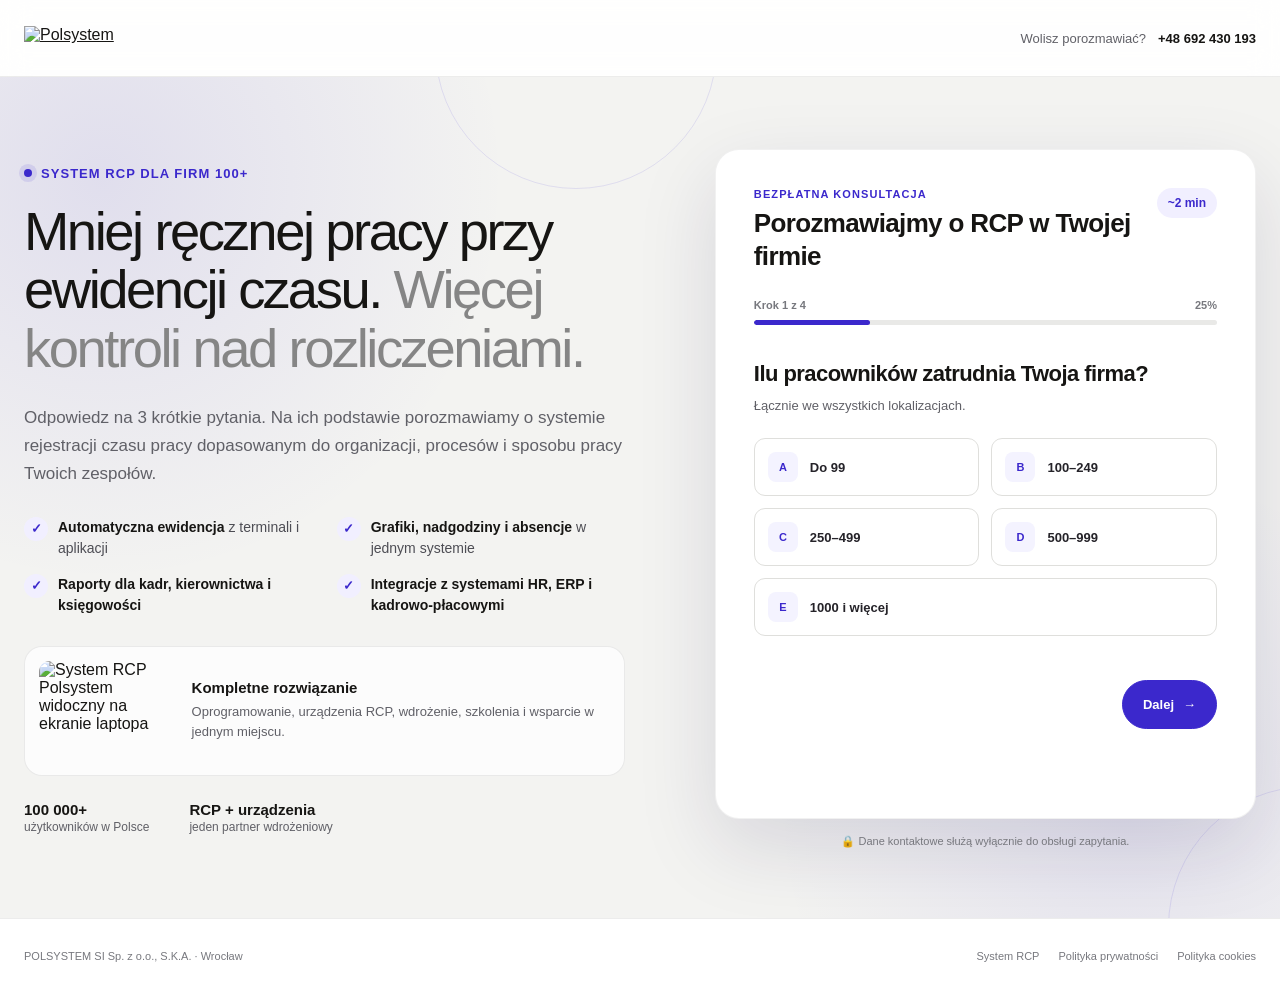
==== index.html @ 45b6c657 "Dodaj landing page RCP" ====
<!doctype html>
<html lang="pl">
<head>
  <meta charset="utf-8">
  <meta name="viewport" content="width=device-width, initial-scale=1">
  <title>System rejestracji czasu pracy dla firm | Polsystem</title>
  <meta name="description" content="Umów bezpłatną konsultację systemu RCP Polsystem dla firm zatrudniających ponad 100 pracowników. Automatyzuj ewidencję, raporty, grafiki i integracje.">
  <meta name="robots" content="noindex,nofollow">
  <meta name="theme-color" content="#3b28cc">
  <link rel="icon" href="assets/polsystem-logo.png">
  <link rel="preload" href="assets/plus-jakarta-sans-variable.ttf" as="font" type="font/ttf" crossorigin>
  <link rel="stylesheet" href="styles.css">
</head>
<body>
  <a class="skip-link" href="#formularz">Przejdź do formularza</a>

  <header class="site-header">
    <div class="shell header-inner">
      <a class="brand" href="https://polsystem.pl/" aria-label="Polsystem — strona główna">
        <img src="assets/polsystem-logo.png" width="1237" height="172" alt="Polsystem">
      </a>
      <div class="header-contact">
        <span>Wolisz porozmawiać?</span>
        <a href="tel:+48692430193">+48 692 430 193</a>
      </div>
    </div>
  </header>

  <main>
    <section class="hero" aria-labelledby="hero-title">
      <div class="shell hero-grid">
        <div class="hero-copy">
          <div class="eyebrow"><span></span> System RCP dla firm 100+</div>
          <h1 id="hero-title">Mniej ręcznej pracy przy ewidencji czasu. <span>Więcej kontroli nad rozliczeniami.</span></h1>
          <p class="hero-lead">Odpowiedz na 3 krótkie pytania. Na ich podstawie porozmawiamy o systemie rejestracji czasu pracy dopasowanym do organizacji, procesów i sposobu pracy Twoich zespołów.</p>

          <ul class="benefits" aria-label="Najważniejsze możliwości systemu RCP">
            <li>
              <span class="check" aria-hidden="true">✓</span>
              <span><strong>Automatyczna ewidencja</strong> z terminali i aplikacji</span>
            </li>
            <li>
              <span class="check" aria-hidden="true">✓</span>
              <span><strong>Grafiki, nadgodziny i absencje</strong> w jednym systemie</span>
            </li>
            <li>
              <span class="check" aria-hidden="true">✓</span>
              <span><strong>Raporty dla kadr, kierownictwa i księgowości</strong></span>
            </li>
            <li>
              <span class="check" aria-hidden="true">✓</span>
              <span><strong>Integracje z systemami HR, ERP i kadrowo-płacowymi</strong></span>
            </li>
          </ul>

          <div class="product-card" aria-label="System RCP Polsystem">
            <img src="assets/system-rcp.webp" width="380" height="239" alt="System RCP Polsystem widoczny na ekranie laptopa">
            <div>
              <strong>Kompletne rozwiązanie</strong>
              <p>Oprogramowanie, urządzenia RCP, wdrożenie, szkolenia i wsparcie w jednym miejscu.</p>
            </div>
          </div>

          <div class="trust-row" aria-label="Informacje o Polsystem">
            <div><strong>100 000+</strong><span>użytkowników w Polsce</span></div>
            <div><strong>RCP + urządzenia</strong><span>jeden partner wdrożeniowy</span></div>
          </div>
        </div>

        <div class="form-column" id="formularz">
          <div class="form-card">
            <div class="form-heading">
              <div>
                <span class="form-kicker">Bezpłatna konsultacja</span>
                <h2>Porozmawiajmy o RCP w Twojej firmie</h2>
              </div>
              <span class="time-badge" aria-label="Wypełnienie zajmuje około dwóch minut">~2 min</span>
            </div>

            <div class="progress" aria-label="Postęp formularza">
              <div class="progress-copy"><span id="step-label">Krok 1 z 4</span><span id="progress-value">25%</span></div>
              <div class="progress-track"><span id="progress-bar"></span></div>
            </div>

            <form id="lead-form" action="mailto:biuro@polsystem.pl" method="post" enctype="text/plain" novalidate>
              <fieldset class="form-step is-active" data-step="0">
                <legend>Ilu pracowników zatrudnia Twoja firma?</legend>
                <p class="question-help">Łącznie we wszystkich lokalizacjach.</p>
                <div class="option-grid">
                  <label class="option"><input type="radio" name="company_size" value="Do 99"><span><b>A</b>Do 99</span></label>
                  <label class="option"><input type="radio" name="company_size" value="100–249"><span><b>B</b>100–249</span></label>
                  <label class="option"><input type="radio" name="company_size" value="250–499"><span><b>C</b>250–499</span></label>
                  <label class="option"><input type="radio" name="company_size" value="500–999"><span><b>D</b>500–999</span></label>
                  <label class="option option-wide"><input type="radio" name="company_size" value="1000 i więcej"><span><b>E</b>1000 i więcej</span></label>
                </div>
                <p class="field-error" data-error="company_size" role="alert"></p>
                <div class="step-actions step-actions-end"><button class="button button-primary next-step" type="button">Dalej <span aria-hidden="true">→</span></button></div>
              </fieldset>

              <fieldset class="form-step" data-step="1" hidden>
                <legend>Jak dziś rejestrujecie czas pracy?</legend>
                <p class="question-help">Wybierz odpowiedź najbliższą obecnej sytuacji.</p>
                <div class="option-grid option-grid-single">
                  <label class="option"><input type="radio" name="current_method" value="Papier lub arkusze Excel"><span><b>A</b>Papier lub arkusze Excel</span></label>
                  <label class="option"><input type="radio" name="current_method" value="Inny system RCP"><span><b>B</b>Inny system RCP</span></label>
                  <label class="option"><input type="radio" name="current_method" value="Kilka metod lub systemów"><span><b>C</b>Kilka metod lub systemów</span></label>
                  <label class="option"><input type="radio" name="current_method" value="Szukamy pierwszego systemu"><span><b>D</b>Szukamy pierwszego systemu</span></label>
                </div>
                <p class="field-error" data-error="current_method" role="alert"></p>
                <div class="step-actions"><button class="button button-secondary prev-step" type="button">← Wstecz</button><button class="button button-primary next-step" type="button">Dalej <span aria-hidden="true">→</span></button></div>
              </fieldset>

              <fieldset class="form-step" data-step="2" hidden>
                <legend>Co chcecie usprawnić w pierwszej kolejności?</legend>
                <p class="question-help">Wybierz najważniejszy obszar.</p>
                <div class="option-grid option-grid-single">
                  <label class="option"><input type="radio" name="priority" value="Ewidencja wejść i wyjść"><span><b>A</b>Ewidencję wejść i wyjść</span></label>
                  <label class="option"><input type="radio" name="priority" value="Grafiki, zmiany i nadgodziny"><span><b>B</b>Grafiki, zmiany i nadgodziny</span></label>
                  <label class="option"><input type="radio" name="priority" value="Absencje i przygotowanie danych do płac"><span><b>C</b>Absencje i dane do płac</span></label>
                  <label class="option"><input type="radio" name="priority" value="Raportowanie i integracje"><span><b>D</b>Raportowanie i integracje</span></label>
                </div>
                <p class="field-error" data-error="priority" role="alert"></p>
                <div class="step-actions"><button class="button button-secondary prev-step" type="button">← Wstecz</button><button class="button button-primary next-step" type="button">Dalej <span aria-hidden="true">→</span></button></div>
              </fieldset>

              <fieldset class="form-step contact-step" data-step="3" hidden>
                <legend>Gdzie możemy się z Tobą skontaktować?</legend>
                <p class="question-help">Dane wykorzystamy wyłącznie do obsługi tego zapytania.</p>

                <div class="fields-grid">
                  <label class="field field-wide">Imię i nazwisko *<input type="text" name="name" autocomplete="name" required placeholder="Jan Kowalski"></label>
                  <label class="field">Firma *<input type="text" name="company" autocomplete="organization" required placeholder="Nazwa firmy"></label>
                  <label class="field">Stanowisko *<input type="text" name="position" autocomplete="organization-title" required placeholder="Twoje stanowisko"></label>
                  <label class="field">Telefon *<input type="tel" name="phone" autocomplete="tel" required inputmode="tel" placeholder="+48 000 000 000"></label>
                  <label class="field">E-mail służbowy *<input type="email" name="email" autocomplete="email" required placeholder="imie@firma.pl"></label>
                </div>

                <label class="consent">
                  <input type="checkbox" name="privacy" value="Tak" required>
                  <span>Zapoznałem(-am) się z <a href="https://polsystem.pl/polityka-prywatnosci/" target="_blank" rel="noopener noreferrer">polityką prywatności</a> oraz informacją o przetwarzaniu moich danych osobowych w celu obsługi zapytania. *</span>
                </label>
                <label class="consent">
                  <input type="checkbox" name="marketing" value="Tak">
                  <span>(Opcjonalnie) Chcę otrzymywać informacje o produktach i wydarzeniach Polsystem na podany adres e-mail. Zgodę mogę wycofać w każdej chwili.</span>
                </label>
                <p class="field-error" data-error="contact" role="alert"></p>

                <div class="step-actions"><button class="button button-secondary prev-step" type="button">← Wstecz</button><button class="button button-primary submit-button" type="submit">Przygotuj zapytanie <span aria-hidden="true">↗</span></button></div>

                <p class="privacy-note">Administratorem Twoich danych jest POLSYSTEM SI Sp. z o.o., S.K.A., ul. Ukraińska 4D, 54-401 Wrocław. Dane z formularza przetwarzamy po to, żeby odpowiedzieć na Twoje zapytanie i przedstawić ofertę (art. 6 ust. 1 lit. b i f RODO). Podanie danych jest dobrowolne, ale bez nich nie odpowiemy. Masz prawo dostępu do danych, ich sprostowania, usunięcia, ograniczenia przetwarzania, sprzeciwu oraz skargi do Prezesa UODO. Szczegóły: <a href="https://polsystem.pl/polityka-prywatnosci/" target="_blank" rel="noopener noreferrer">Polityka prywatności</a>.</p>
              </fieldset>
            </form>

            <div class="mail-status" id="mail-status" hidden tabindex="-1" aria-live="polite">
              <span aria-hidden="true">✓</span>
              <div>
                <strong>Przygotowaliśmy wiadomość</strong>
                <p>Program pocztowy powinien się otworzyć. Wyślij wiadomość, aby przekazać zgłoszenie do Polsystem.</p>
                <p>Jeśli nic się nie otworzyło, napisz na <a href="mailto:biuro@polsystem.pl">biuro@polsystem.pl</a> lub zadzwoń pod <a href="tel:+48692430193">+48 692 430 193</a>.</p>
              </div>
            </div>

            <noscript><p class="noscript">Do działania formularza potrzebna jest obsługa JavaScript. Możesz napisać bezpośrednio na <a href="mailto:biuro@polsystem.pl">biuro@polsystem.pl</a>.</p></noscript>
          </div>
          <p class="form-assurance"><span aria-hidden="true">🔒</span> Dane kontaktowe służą wyłącznie do obsługi zapytania.</p>
        </div>
      </div>
    </section>
  </main>

  <footer>
    <div class="shell footer-inner">
      <span>POLSYSTEM SI Sp. z o.o., S.K.A. · Wrocław</span>
      <nav aria-label="Linki prawne">
        <a href="https://polsystem.pl/rejestracja-czasu-pracy/">System RCP</a>
        <a href="https://polsystem.pl/polityka-prywatnosci/">Polityka prywatności</a>
        <a href="https://polsystem.pl/polityka-cookies/">Polityka cookies</a>
      </nav>
    </div>
  </footer>

  <script src="script.js"></script>
</body>
</html>
---- styles.css ----
@font-face {
  font-family: "Plus Jakarta Sans";
  src: url("assets/plus-jakarta-sans-variable.ttf") format("truetype");
  font-weight: 200 800;
  font-style: normal;
  font-display: swap;
}

:root {
  --ink: #161513;
  --muted: #606067;
  --primary: #3b28cc;
  --primary-dark: #2d1da8;
  --primary-soft: #f1efff;
  --surface: #ffffff;
  --canvas: #f3f3f1;
  --line: #dfdfdc;
  --error: #b42318;
  --shadow: 0 28px 80px rgba(31, 24, 78, 0.13);
}

* { box-sizing: border-box; }

html { scroll-behavior: smooth; }

body {
  margin: 0;
  min-width: 320px;
  color: var(--ink);
  background: var(--canvas);
  font-family: "Plus Jakarta Sans", -apple-system, BlinkMacSystemFont, "Segoe UI", sans-serif;
  -webkit-font-smoothing: antialiased;
}

a { color: inherit; }

button, input { font: inherit; }

button { cursor: pointer; }

.skip-link {
  position: fixed;
  z-index: 100;
  top: 12px;
  left: 12px;
  padding: 10px 14px;
  color: #fff;
  background: var(--primary);
  border-radius: 8px;
  transform: translateY(-160%);
}

.skip-link:focus { transform: translateY(0); }

.shell {
  width: min(1260px, calc(100% - 48px));
  margin-inline: auto;
}

.site-header {
  position: relative;
  z-index: 10;
  background: rgba(255, 255, 255, 0.92);
  border-bottom: 1px solid rgba(22, 21, 19, 0.08);
  backdrop-filter: blur(14px);
}

.header-inner {
  min-height: 76px;
  display: flex;
  align-items: center;
  justify-content: space-between;
  gap: 28px;
}

.brand { display: inline-flex; }

.brand img {
  display: block;
  width: 168px;
  height: auto;
}

.header-contact {
  display: flex;
  align-items: center;
  gap: 12px;
  color: var(--muted);
  font-size: 13px;
}

.header-contact a {
  color: var(--ink);
  font-weight: 700;
  text-decoration: none;
}

.header-contact a:hover { color: var(--primary); }

.hero {
  position: relative;
  overflow: hidden;
  padding: 72px 0 70px;
  background:
    radial-gradient(circle at 8% 12%, rgba(59, 40, 204, 0.1), transparent 29%),
    radial-gradient(circle at 88% 88%, rgba(59, 40, 204, 0.08), transparent 26%),
    var(--canvas);
}

.hero::before,
.hero::after {
  content: "";
  position: absolute;
  width: 280px;
  height: 280px;
  border: 1px solid rgba(59, 40, 204, 0.11);
  border-radius: 50%;
  pointer-events: none;
}

.hero::before { top: -170px; left: 34%; }
.hero::after { right: -170px; bottom: -150px; }

.hero-grid {
  position: relative;
  z-index: 1;
  display: grid;
  grid-template-columns: minmax(0, 1fr) minmax(520px, 0.9fr);
  gap: clamp(56px, 7vw, 104px);
  align-items: center;
}

.hero-copy { padding: 8px 0; }

.eyebrow {
  display: inline-flex;
  align-items: center;
  gap: 9px;
  margin-bottom: 22px;
  color: var(--primary);
  font-size: 13px;
  font-weight: 750;
  letter-spacing: 0.08em;
  text-transform: uppercase;
}

.eyebrow span {
  width: 8px;
  height: 8px;
  background: var(--primary);
  border-radius: 50%;
  box-shadow: 0 0 0 5px rgba(59, 40, 204, 0.11);
}

h1 {
  max-width: 690px;
  margin: 0;
  font-size: clamp(42px, 4.25vw, 64px);
  font-weight: 520;
  line-height: 1.08;
  letter-spacing: -0.045em;
}

h1 span { color: #858585; }

.hero-lead {
  max-width: 650px;
  margin: 25px 0 0;
  color: var(--muted);
  font-size: 17px;
  line-height: 1.65;
}

.benefits {
  display: grid;
  grid-template-columns: repeat(2, minmax(0, 1fr));
  gap: 15px 24px;
  margin: 29px 0 0;
  padding: 0;
  list-style: none;
}

.benefits li {
  display: flex;
  align-items: flex-start;
  gap: 10px;
  color: #4d4d54;
  font-size: 14px;
  line-height: 1.5;
}

.benefits strong { color: var(--ink); font-weight: 700; }

.check {
  display: inline-grid;
  flex: 0 0 24px;
  width: 24px;
  height: 24px;
  place-items: center;
  color: var(--primary);
  background: var(--primary-soft);
  border-radius: 50%;
  font-size: 13px;
  font-weight: 800;
}

.product-card {
  display: flex;
  align-items: center;
  gap: 20px;
  max-width: 650px;
  margin-top: 30px;
  padding: 14px;
  background: rgba(255, 255, 255, 0.75);
  border: 1px solid rgba(22, 21, 19, 0.08);
  border-radius: 18px;
}

.product-card img {
  width: 158px;
  height: 100px;
  object-fit: cover;
  object-position: center;
  border-radius: 11px;
}

.product-card strong { display: block; margin-bottom: 6px; font-size: 15px; }

.product-card p {
  margin: 0;
  color: var(--muted);
  font-size: 13px;
  line-height: 1.55;
}

.trust-row {
  display: flex;
  gap: 40px;
  margin-top: 25px;
}

.trust-row div { display: flex; flex-direction: column; gap: 2px; }
.trust-row strong { font-size: 15px; }
.trust-row span { color: var(--muted); font-size: 12px; }

.form-column { scroll-margin-top: 24px; }

.form-card {
  min-height: 670px;
  padding: 38px;
  background: var(--surface);
  border: 1px solid rgba(22, 21, 19, 0.06);
  border-radius: 24px;
  box-shadow: var(--shadow);
}

.form-heading {
  display: flex;
  align-items: flex-start;
  justify-content: space-between;
  gap: 24px;
}

.form-kicker {
  display: block;
  margin-bottom: 7px;
  color: var(--primary);
  font-size: 11px;
  font-weight: 800;
  letter-spacing: 0.1em;
  text-transform: uppercase;
}

.form-heading h2 {
  max-width: 420px;
  margin: 0;
  font-size: 26px;
  font-weight: 650;
  line-height: 1.25;
  letter-spacing: -0.025em;
}

.time-badge {
  flex: 0 0 auto;
  padding: 8px 11px;
  color: var(--primary);
  background: var(--primary-soft);
  border-radius: 100px;
  font-size: 12px;
  font-weight: 750;
}

.progress { margin: 27px 0 35px; }

.progress-copy {
  display: flex;
  justify-content: space-between;
  margin-bottom: 9px;
  color: #77787e;
  font-size: 11px;
  font-weight: 650;
}

.progress-track {
  height: 5px;
  overflow: hidden;
  background: #e9e9e7;
  border-radius: 100px;
}

.progress-track span {
  display: block;
  width: 25%;
  height: 100%;
  background: var(--primary);
  border-radius: inherit;
  transition: width 250ms ease;
}

.form-step {
  min-width: 0;
  margin: 0;
  padding: 0;
  border: 0;
  animation: step-in 220ms ease both;
}

.form-step[hidden] { display: none; }

@keyframes step-in {
  from { opacity: 0; transform: translateY(8px); }
  to { opacity: 1; transform: translateY(0); }
}

.form-step legend {
  width: 100%;
  margin: 0;
  padding: 0;
  font-size: 22px;
  font-weight: 700;
  line-height: 1.3;
  letter-spacing: -0.025em;
}

.question-help {
  margin: 7px 0 23px;
  color: var(--muted);
  font-size: 13px;
  line-height: 1.5;
}

.option-grid {
  display: grid;
  grid-template-columns: repeat(2, minmax(0, 1fr));
  gap: 12px;
}

.option-grid-single { grid-template-columns: 1fr; }
.option-wide { grid-column: 1 / -1; }

.option { display: block; cursor: pointer; }
.option input { position: absolute; opacity: 0; pointer-events: none; }

.option span {
  min-height: 58px;
  display: flex;
  align-items: center;
  gap: 12px;
  padding: 10px 13px;
  border: 1px solid var(--line);
  border-radius: 11px;
  color: #252329;
  background: #fff;
  font-size: 13px;
  font-weight: 650;
  transition: border-color 160ms ease, background 160ms ease, transform 160ms ease, box-shadow 160ms ease;
}

.option b {
  display: grid;
  flex: 0 0 30px;
  width: 30px;
  height: 30px;
  place-items: center;
  color: var(--primary);
  background: #f4f3ff;
  border-radius: 8px;
  font-size: 11px;
}

.option:hover span { border-color: #aaa1ed; transform: translateY(-1px); }

.option input:focus-visible + span {
  outline: 3px solid rgba(59, 40, 204, 0.18);
  outline-offset: 2px;
}

.option input:checked + span {
  color: var(--primary-dark);
  background: var(--primary-soft);
  border-color: var(--primary);
  box-shadow: 0 0 0 1px var(--primary);
}

.option input:checked + span::after {
  content: "✓";
  margin-left: auto;
  color: var(--primary);
  font-weight: 800;
}

.field-error {
  min-height: 18px;
  margin: 10px 0 0;
  color: var(--error);
  font-size: 12px;
}

.step-actions {
  display: flex;
  align-items: center;
  justify-content: space-between;
  gap: 12px;
  margin-top: 16px;
}

.step-actions-end { justify-content: flex-end; }

.button {
  min-height: 49px;
  display: inline-flex;
  align-items: center;
  justify-content: center;
  gap: 9px;
  padding: 12px 20px;
  border-radius: 100px;
  border: 1px solid transparent;
  font-size: 13px;
  font-weight: 750;
  transition: color 160ms ease, background 160ms ease, border-color 160ms ease, transform 160ms ease;
}

.button:active { transform: scale(0.98); }
.button:focus-visible { outline: 3px solid rgba(59, 40, 204, 0.2); outline-offset: 2px; }
.button-primary { color: #fff; background: var(--primary); border-color: var(--primary); }
.button-primary:hover { background: var(--primary-dark); border-color: var(--primary-dark); }
.button-secondary { color: var(--muted); background: transparent; border-color: var(--line); }
.button-secondary:hover { color: var(--ink); border-color: #aaa9a5; }

.fields-grid {
  display: grid;
  grid-template-columns: repeat(2, minmax(0, 1fr));
  gap: 14px;
}

.field-wide { grid-column: 1 / -1; }

.field {
  display: block;
  color: #313037;
  font-size: 11px;
  font-weight: 750;
}

.field input {
  width: 100%;
  height: 48px;
  display: block;
  margin-top: 7px;
  padding: 0 13px;
  color: var(--ink);
  background: #fff;
  border: 1px solid var(--line);
  border-radius: 9px;
  outline: 0;
  font-size: 13px;
  font-weight: 500;
}

.field input::placeholder { color: #9a9a9f; }
.field input:focus { border-color: var(--primary); box-shadow: 0 0 0 3px rgba(59, 40, 204, 0.1); }
.field input[aria-invalid="true"] { border-color: var(--error); }

.consent {
  display: flex;
  align-items: flex-start;
  gap: 9px;
  margin-top: 15px;
  color: #696970;
  font-size: 9.5px;
  line-height: 1.45;
  cursor: pointer;
}

.consent input {
  flex: 0 0 auto;
  width: 15px;
  height: 15px;
  margin: 0;
  accent-color: var(--primary);
}

.consent a,
.privacy-note a,
.mail-status a,
.noscript a { color: var(--primary); font-weight: 700; }

.privacy-note {
  margin: 13px 0 0;
  color: #85858b;
  font-size: 8.5px;
  line-height: 1.55;
}

.contact-step .step-actions { margin-top: 10px; }
.submit-button { padding-inline: 18px; }

.mail-status {
  display: flex;
  gap: 16px;
  padding: 24px;
  color: var(--ink);
  background: var(--primary-soft);
  border: 1px solid rgba(59, 40, 204, 0.18);
  border-radius: 14px;
}

.mail-status[hidden] { display: none; }

.mail-status > span {
  display: grid;
  flex: 0 0 38px;
  width: 38px;
  height: 38px;
  place-items: center;
  color: #fff;
  background: var(--primary);
  border-radius: 50%;
  font-weight: 800;
}

.mail-status strong { font-size: 18px; }
.mail-status p { margin: 6px 0 0; color: var(--muted); font-size: 12px; line-height: 1.55; }
.noscript { padding: 14px; background: #fff3cd; border-radius: 10px; font-size: 12px; }

.form-assurance {
  margin: 16px 0 0;
  color: #77787e;
  text-align: center;
  font-size: 11px;
}

footer { background: #fff; border-top: 1px solid rgba(22, 21, 19, 0.08); }

.footer-inner {
  min-height: 74px;
  display: flex;
  align-items: center;
  justify-content: space-between;
  gap: 22px;
  color: #77787e;
  font-size: 11px;
}

.footer-inner nav { display: flex; flex-wrap: wrap; gap: 19px; }
.footer-inner a { text-decoration: none; }
.footer-inner a:hover { color: var(--primary); }

@media (max-width: 1080px) {
  .hero-grid { grid-template-columns: 1fr; }
  .hero-copy { max-width: 780px; margin-inline: auto; }
  .form-column { width: min(100%, 680px); margin-inline: auto; }
}

@media (max-width: 700px) {
  .shell { width: min(100% - 30px, 1260px); }
  .header-inner { min-height: 66px; }
  .brand img { width: 144px; }
  .header-contact span { display: none; }
  .header-contact a { font-size: 12px; }
  .hero { padding: 45px 0 46px; }
  h1 { font-size: clamp(36px, 10.5vw, 48px); }
  .hero-lead { font-size: 15px; line-height: 1.6; }
  .benefits { grid-template-columns: 1fr; }
  .product-card { align-items: flex-start; }
  .product-card img { width: 115px; height: 92px; }
  .trust-row { gap: 22px; }
  .form-card { min-height: 0; padding: 25px 19px; border-radius: 18px; }
  .form-heading h2 { font-size: 21px; }
  .progress { margin: 24px 0 28px; }
  .form-step legend { font-size: 20px; }
  .option-grid { grid-template-columns: 1fr; }
  .option-wide { grid-column: auto; }
  .fields-grid { grid-template-columns: 1fr; }
  .field-wide { grid-column: auto; }
  .step-actions { flex-wrap: wrap; }
  .step-actions .button { flex: 1 1 140px; }
  .footer-inner { padding: 23px 0; align-items: flex-start; flex-direction: column; }
}

@media (max-width: 430px) {
  .header-contact a { font-size: 0; }
  .header-contact a::after { content: "Zadzwoń"; font-size: 12px; }
  .product-card { display: none; }
  .trust-row { flex-direction: column; gap: 12px; }
  .time-badge { display: none; }
  .form-card { padding: 23px 16px; }
}

@media (prefers-reduced-motion: reduce) {
  *, *::before, *::after { scroll-behavior: auto !important; animation-duration: 0.01ms !important; transition-duration: 0.01ms !important; }
}
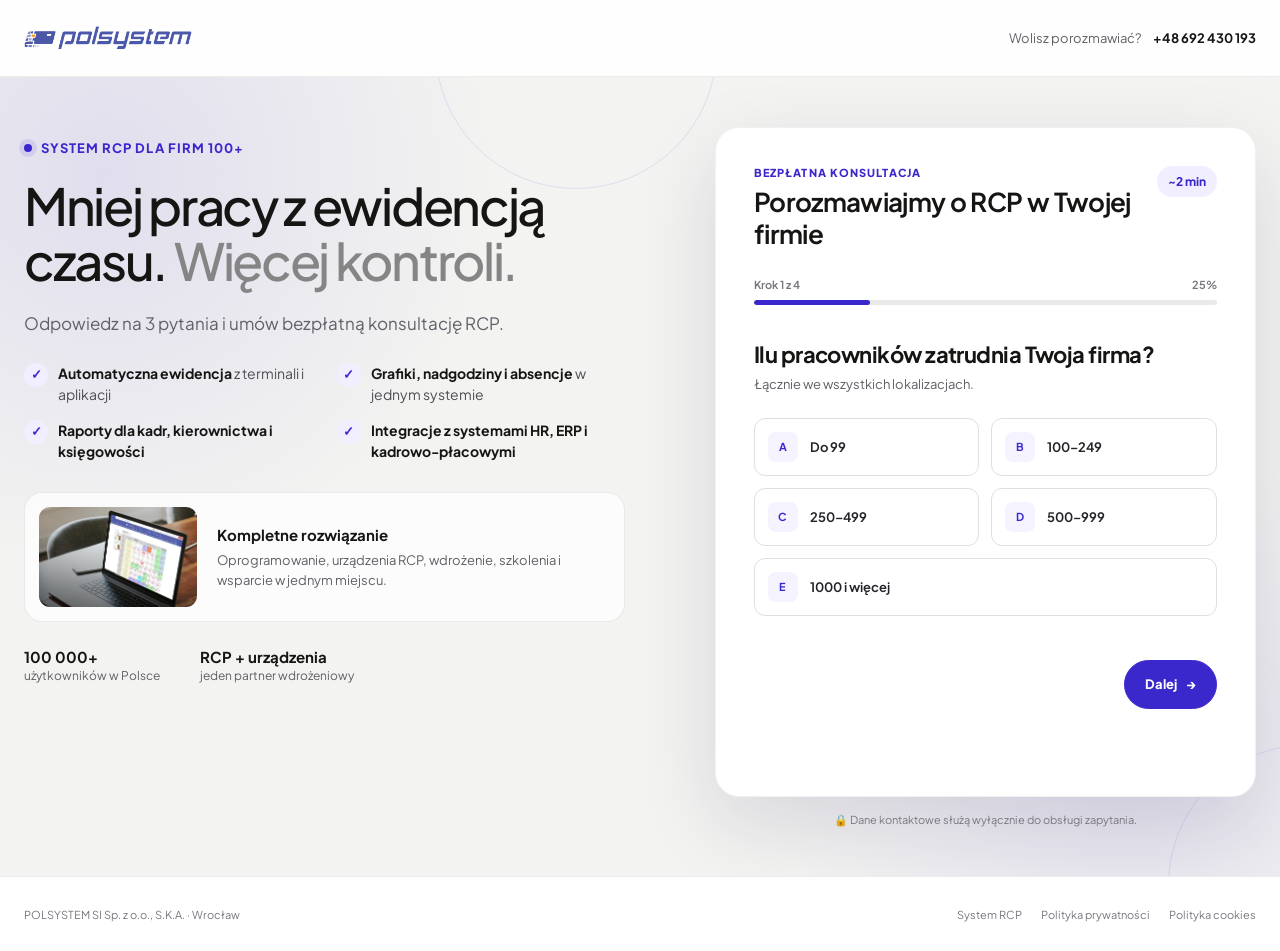
==== commit 5009ef4f: "Uprość hero i podnieś formularz na mobile" ====
--- a/index.html
+++ b/index.html
@@ -31,9 +31,11 @@
       <div class="shell hero-grid">
         <div class="hero-copy">
           <div class="eyebrow"><span></span> System RCP dla firm 100+</div>
-          <h1 id="hero-title">Mniej ręcznej pracy przy ewidencji czasu. <span>Więcej kontroli nad rozliczeniami.</span></h1>
-          <p class="hero-lead">Odpowiedz na 3 krótkie pytania. Na ich podstawie porozmawiamy o systemie rejestracji czasu pracy dopasowanym do organizacji, procesów i sposobu pracy Twoich zespołów.</p>
+          <h1 id="hero-title">Mniej pracy z ewidencją czasu. <span>Więcej kontroli.</span></h1>
+          <p class="hero-lead">Odpowiedz na 3 pytania i umów bezpłatną konsultację RCP.</p>
+        </div>
 
+        <div class="hero-support">
           <ul class="benefits" aria-label="Najważniejsze możliwości systemu RCP">
             <li>
               <span class="check" aria-hidden="true">✓</span>
--- a/styles.css
+++ b/styles.css
@@ -26,6 +26,9 @@
 body {
   margin: 0;
   min-width: 320px;
+  min-height: 100svh;
+  display: flex;
+  flex-direction: column;
   color: var(--ink);
   background: var(--canvas);
   font-family: "Plus Jakarta Sans", -apple-system, BlinkMacSystemFont, "Segoe UI", sans-serif;
@@ -37,6 +40,11 @@
 button, input { font: inherit; }
 
 button { cursor: pointer; }
+
+main {
+  flex: 1;
+  display: flex;
+}
 
 .skip-link {
   position: fixed;
@@ -99,8 +107,13 @@
 
 .hero {
   position: relative;
+  flex: 1;
+  width: 100%;
+  min-height: calc(100svh - 150px);
+  display: flex;
+  align-items: center;
   overflow: hidden;
-  padding: 72px 0 70px;
+  padding: clamp(42px, 5.5vh, 68px) 0;
   background:
     radial-gradient(circle at 8% 12%, rgba(59, 40, 204, 0.1), transparent 29%),
     radial-gradient(circle at 88% 88%, rgba(59, 40, 204, 0.08), transparent 26%),
@@ -126,11 +139,25 @@
   z-index: 1;
   display: grid;
   grid-template-columns: minmax(0, 1fr) minmax(520px, 0.9fr);
-  gap: clamp(56px, 7vw, 104px);
-  align-items: center;
-}
-
-.hero-copy { padding: 8px 0; }
+  grid-template-areas:
+    "copy form"
+    "support form";
+  grid-template-rows: auto 1fr;
+  column-gap: clamp(56px, 7vw, 104px);
+  row-gap: 26px;
+  align-items: center;
+}
+
+.hero-copy {
+  grid-area: copy;
+  align-self: end;
+  padding-top: 8px;
+}
+
+.hero-support {
+  grid-area: support;
+  align-self: start;
+}
 
 .eyebrow {
   display: inline-flex;
@@ -155,7 +182,7 @@
 h1 {
   max-width: 690px;
   margin: 0;
-  font-size: clamp(42px, 4.25vw, 64px);
+  font-size: clamp(42px, 4vw, 58px);
   font-weight: 520;
   line-height: 1.08;
   letter-spacing: -0.045em;
@@ -165,7 +192,7 @@
 
 .hero-lead {
   max-width: 650px;
-  margin: 25px 0 0;
+  margin: 21px 0 0;
   color: var(--muted);
   font-size: 17px;
   line-height: 1.65;
@@ -175,7 +202,7 @@
   display: grid;
   grid-template-columns: repeat(2, minmax(0, 1fr));
   gap: 15px 24px;
-  margin: 29px 0 0;
+  margin: 0;
   padding: 0;
   list-style: none;
 }
@@ -243,7 +270,10 @@
 .trust-row strong { font-size: 15px; }
 .trust-row span { color: var(--muted); font-size: 12px; }
 
-.form-column { scroll-margin-top: 24px; }
+.form-column {
+  grid-area: form;
+  scroll-margin-top: 24px;
+}
 
 .form-card {
   min-height: 670px;
@@ -567,8 +597,21 @@
 .footer-inner a:hover { color: var(--primary); }
 
 @media (max-width: 1080px) {
-  .hero-grid { grid-template-columns: 1fr; }
+  .hero {
+    min-height: 0;
+    padding: 48px 0 54px;
+  }
+  .hero-grid {
+    grid-template-columns: 1fr;
+    grid-template-areas:
+      "copy"
+      "form"
+      "support";
+    grid-template-rows: auto;
+    gap: 30px;
+  }
   .hero-copy { max-width: 780px; margin-inline: auto; }
+  .hero-support { width: min(100%, 780px); margin-inline: auto; }
   .form-column { width: min(100%, 680px); margin-inline: auto; }
 }
 
@@ -578,14 +621,17 @@
   .brand img { width: 144px; }
   .header-contact span { display: none; }
   .header-contact a { font-size: 12px; }
-  .hero { padding: 45px 0 46px; }
-  h1 { font-size: clamp(36px, 10.5vw, 48px); }
-  .hero-lead { font-size: 15px; line-height: 1.6; }
+  .hero { padding: 25px 0 34px; }
+  .hero-grid { gap: 22px; }
+  .hero-copy { width: 100%; }
+  .eyebrow { margin-bottom: 13px; font-size: 11px; }
+  h1 { font-size: clamp(33px, 9.2vw, 43px); line-height: 1.08; }
+  .hero-lead { margin-top: 13px; font-size: 15px; line-height: 1.55; }
+  .hero-support { margin-top: 8px; }
   .benefits { grid-template-columns: 1fr; }
-  .product-card { align-items: flex-start; }
-  .product-card img { width: 115px; height: 92px; }
+  .product-card { display: none; }
   .trust-row { gap: 22px; }
-  .form-card { min-height: 0; padding: 25px 19px; border-radius: 18px; }
+  .form-card { min-height: 0; padding: 23px 19px; border-radius: 18px; }
   .form-heading h2 { font-size: 21px; }
   .progress { margin: 24px 0 28px; }
   .form-step legend { font-size: 20px; }
@@ -601,7 +647,6 @@
 @media (max-width: 430px) {
   .header-contact a { font-size: 0; }
   .header-contact a::after { content: "Zadzwoń"; font-size: 12px; }
-  .product-card { display: none; }
   .trust-row { flex-direction: column; gap: 12px; }
   .time-badge { display: none; }
   .form-card { padding: 23px 16px; }
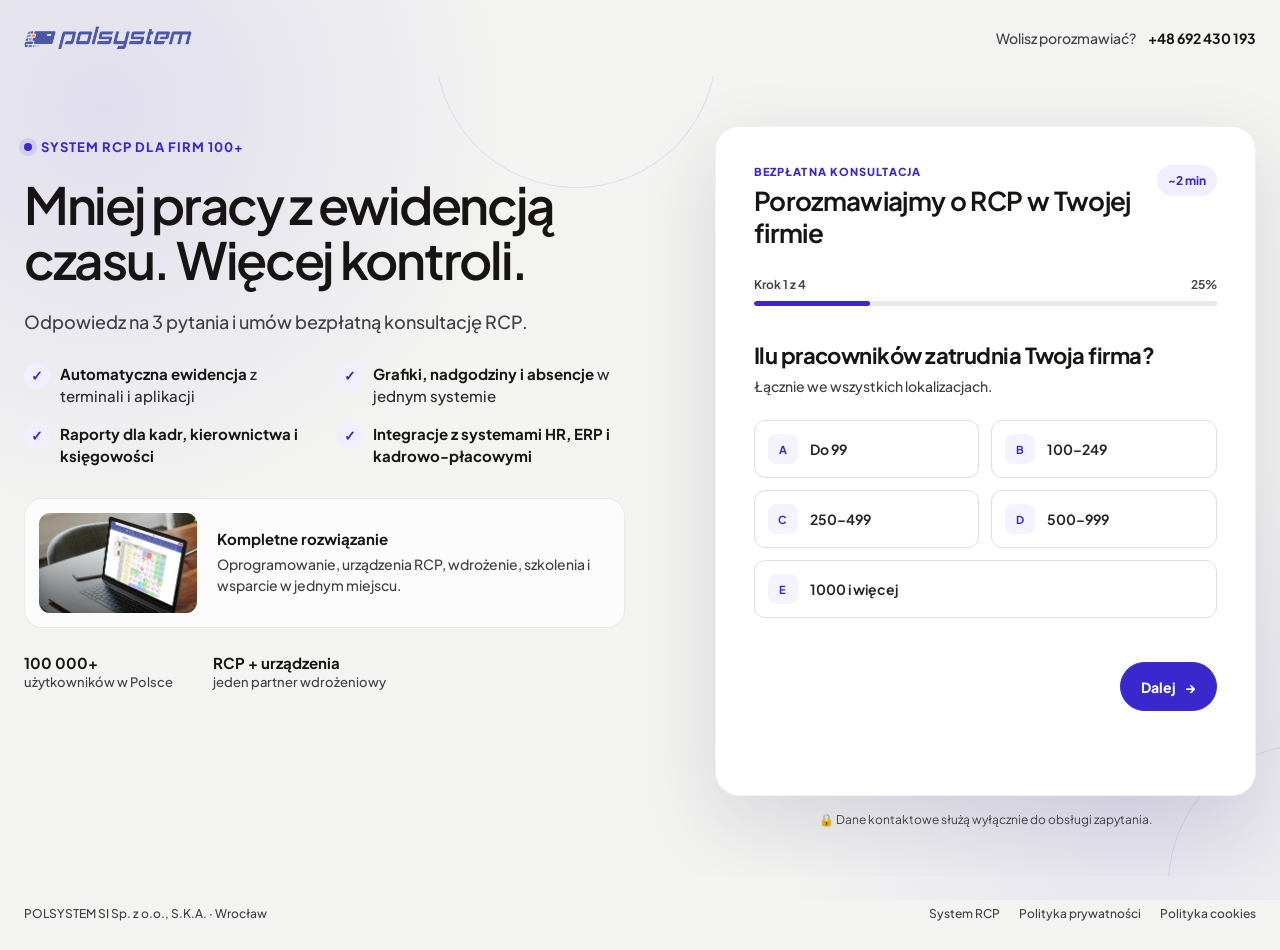
==== commit ee2a7bd6: "Popraw kontrast i ujednolić tło landingu" ====
--- a/index.html
+++ b/index.html
@@ -9,7 +9,7 @@
   <meta name="theme-color" content="#3b28cc">
   <link rel="icon" href="assets/polsystem-logo.png">
   <link rel="preload" href="assets/plus-jakarta-sans-variable.ttf" as="font" type="font/ttf" crossorigin>
-  <link rel="stylesheet" href="styles.css">
+  <link rel="stylesheet" href="styles.css?v=20261112-3">
 </head>
 <body>
   <a class="skip-link" href="#formularz">Przejdź do formularza</a>
--- a/styles.css
+++ b/styles.css
@@ -8,7 +8,7 @@
 
 :root {
   --ink: #161513;
-  --muted: #606067;
+  --muted: #3f3f45;
   --primary: #3b28cc;
   --primary-dark: #2d1da8;
   --primary-soft: #f1efff;
@@ -30,7 +30,11 @@
   display: flex;
   flex-direction: column;
   color: var(--ink);
-  background: var(--canvas);
+  background:
+    radial-gradient(circle at 8% 12%, rgba(59, 40, 204, 0.1), transparent 29%),
+    radial-gradient(circle at 88% 88%, rgba(59, 40, 204, 0.08), transparent 26%),
+    var(--canvas);
+  background-attachment: fixed;
   font-family: "Plus Jakarta Sans", -apple-system, BlinkMacSystemFont, "Segoe UI", sans-serif;
   -webkit-font-smoothing: antialiased;
 }
@@ -68,9 +72,7 @@
 .site-header {
   position: relative;
   z-index: 10;
-  background: rgba(255, 255, 255, 0.92);
-  border-bottom: 1px solid rgba(22, 21, 19, 0.08);
-  backdrop-filter: blur(14px);
+  background: transparent;
 }
 
 .header-inner {
@@ -94,7 +96,8 @@
   align-items: center;
   gap: 12px;
   color: var(--muted);
-  font-size: 13px;
+  font-size: 14px;
+  font-weight: 500;
 }
 
 .header-contact a {
@@ -114,10 +117,7 @@
   align-items: center;
   overflow: hidden;
   padding: clamp(42px, 5.5vh, 68px) 0;
-  background:
-    radial-gradient(circle at 8% 12%, rgba(59, 40, 204, 0.1), transparent 29%),
-    radial-gradient(circle at 88% 88%, rgba(59, 40, 204, 0.08), transparent 26%),
-    var(--canvas);
+  background: transparent;
 }
 
 .hero::before,
@@ -183,19 +183,20 @@
   max-width: 690px;
   margin: 0;
   font-size: clamp(42px, 4vw, 58px);
-  font-weight: 520;
+  font-weight: 600;
   line-height: 1.08;
   letter-spacing: -0.045em;
 }
 
-h1 span { color: #858585; }
+h1 span { color: inherit; }
 
 .hero-lead {
   max-width: 650px;
   margin: 21px 0 0;
   color: var(--muted);
-  font-size: 17px;
-  line-height: 1.65;
+  font-size: 18px;
+  font-weight: 500;
+  line-height: 1.6;
 }
 
 .benefits {
@@ -211,8 +212,9 @@
   display: flex;
   align-items: flex-start;
   gap: 10px;
-  color: #4d4d54;
-  font-size: 14px;
+  color: #29282e;
+  font-size: 15px;
+  font-weight: 500;
   line-height: 1.5;
 }
 
@@ -220,14 +222,14 @@
 
 .check {
   display: inline-grid;
-  flex: 0 0 24px;
-  width: 24px;
-  height: 24px;
+  flex: 0 0 26px;
+  width: 26px;
+  height: 26px;
   place-items: center;
   color: var(--primary);
   background: var(--primary-soft);
   border-radius: 50%;
-  font-size: 13px;
+  font-size: 14px;
   font-weight: 800;
 }
 
@@ -256,7 +258,8 @@
 .product-card p {
   margin: 0;
   color: var(--muted);
-  font-size: 13px;
+  font-size: 14px;
+  font-weight: 500;
   line-height: 1.55;
 }
 
@@ -268,7 +271,7 @@
 
 .trust-row div { display: flex; flex-direction: column; gap: 2px; }
 .trust-row strong { font-size: 15px; }
-.trust-row span { color: var(--muted); font-size: 12px; }
+.trust-row span { color: var(--muted); font-size: 13px; font-weight: 500; }
 
 .form-column {
   grid-area: form;
@@ -326,8 +329,8 @@
   display: flex;
   justify-content: space-between;
   margin-bottom: 9px;
-  color: #77787e;
-  font-size: 11px;
+  color: var(--muted);
+  font-size: 12px;
   font-weight: 650;
 }
 
@@ -375,7 +378,8 @@
 .question-help {
   margin: 7px 0 23px;
   color: var(--muted);
-  font-size: 13px;
+  font-size: 14px;
+  font-weight: 500;
   line-height: 1.5;
 }
 
@@ -401,7 +405,7 @@
   border-radius: 11px;
   color: #252329;
   background: #fff;
-  font-size: 13px;
+  font-size: 14px;
   font-weight: 650;
   transition: border-color 160ms ease, background 160ms ease, transform 160ms ease, box-shadow 160ms ease;
 }
@@ -465,7 +469,7 @@
   padding: 12px 20px;
   border-radius: 100px;
   border: 1px solid transparent;
-  font-size: 13px;
+  font-size: 14px;
   font-weight: 750;
   transition: color 160ms ease, background 160ms ease, border-color 160ms ease, transform 160ms ease;
 }
@@ -488,7 +492,7 @@
 .field {
   display: block;
   color: #313037;
-  font-size: 11px;
+  font-size: 12px;
   font-weight: 750;
 }
 
@@ -503,7 +507,7 @@
   border: 1px solid var(--line);
   border-radius: 9px;
   outline: 0;
-  font-size: 13px;
+  font-size: 14px;
   font-weight: 500;
 }
 
@@ -516,9 +520,9 @@
   align-items: flex-start;
   gap: 9px;
   margin-top: 15px;
-  color: #696970;
-  font-size: 9.5px;
-  line-height: 1.45;
+  color: var(--muted);
+  font-size: 11px;
+  line-height: 1.5;
   cursor: pointer;
 }
 
@@ -537,9 +541,9 @@
 
 .privacy-note {
   margin: 13px 0 0;
-  color: #85858b;
-  font-size: 8.5px;
-  line-height: 1.55;
+  color: #55555b;
+  font-size: 10px;
+  line-height: 1.6;
 }
 
 .contact-step .step-actions { margin-top: 10px; }
@@ -575,12 +579,12 @@
 
 .form-assurance {
   margin: 16px 0 0;
-  color: #77787e;
+  color: var(--muted);
   text-align: center;
-  font-size: 11px;
-}
-
-footer { background: #fff; border-top: 1px solid rgba(22, 21, 19, 0.08); }
+  font-size: 12px;
+}
+
+footer { background: transparent; }
 
 .footer-inner {
   min-height: 74px;
@@ -588,8 +592,9 @@
   align-items: center;
   justify-content: space-between;
   gap: 22px;
-  color: #77787e;
-  font-size: 11px;
+  color: var(--muted);
+  font-size: 12px;
+  font-weight: 500;
 }
 
 .footer-inner nav { display: flex; flex-wrap: wrap; gap: 19px; }
@@ -626,7 +631,7 @@
   .hero-copy { width: 100%; }
   .eyebrow { margin-bottom: 13px; font-size: 11px; }
   h1 { font-size: clamp(33px, 9.2vw, 43px); line-height: 1.08; }
-  .hero-lead { margin-top: 13px; font-size: 15px; line-height: 1.55; }
+  .hero-lead { margin-top: 13px; font-size: 16px; line-height: 1.55; }
   .hero-support { margin-top: 8px; }
   .benefits { grid-template-columns: 1fr; }
   .product-card { display: none; }
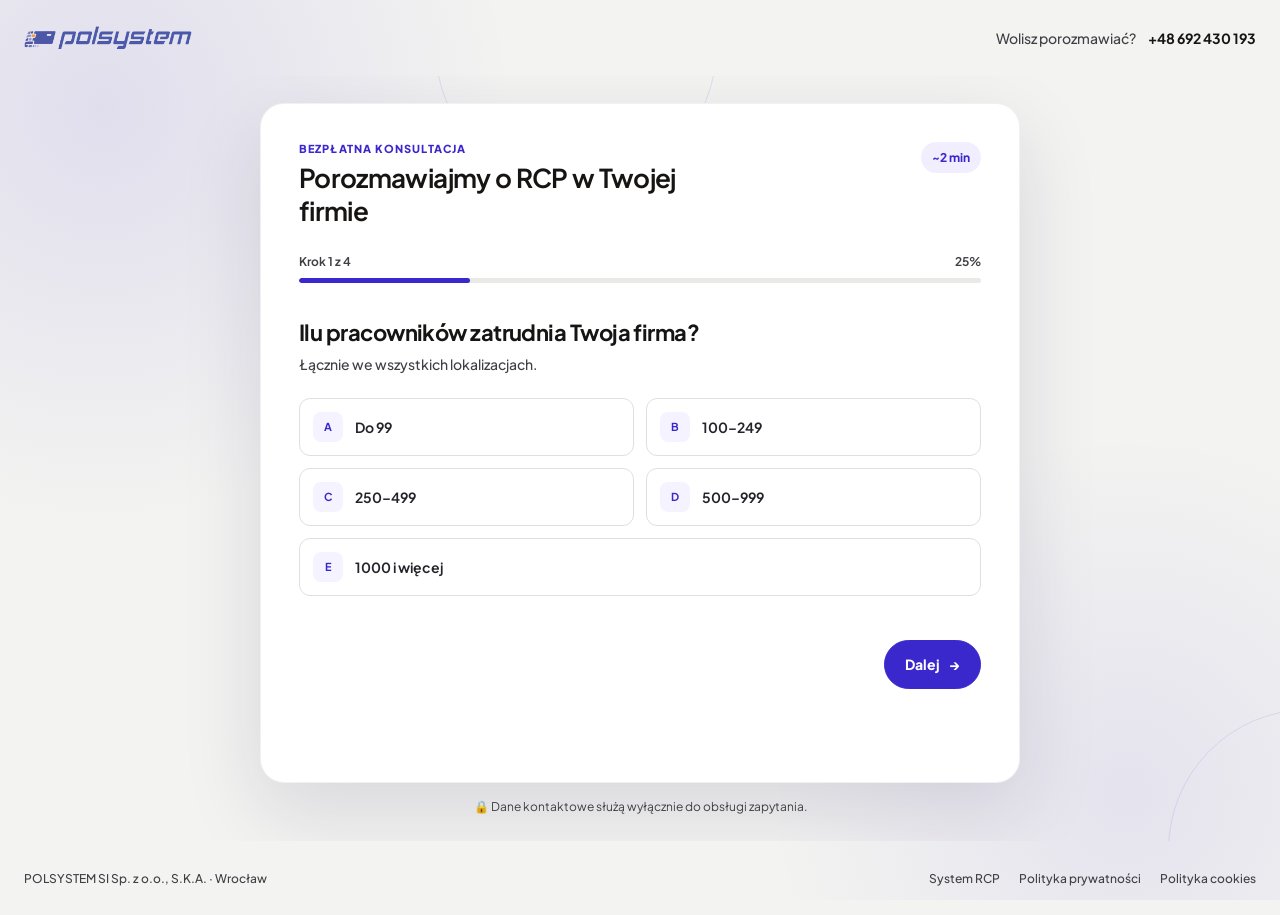
==== commit f94c4560: "Zostaw wyłącznie pełnoekranowy formularz" ====
--- a/index.html
+++ b/index.html
@@ -9,7 +9,7 @@
   <meta name="theme-color" content="#3b28cc">
   <link rel="icon" href="assets/polsystem-logo.png">
   <link rel="preload" href="assets/plus-jakarta-sans-variable.ttf" as="font" type="font/ttf" crossorigin>
-  <link rel="stylesheet" href="styles.css?v=20261112-3">
+  <link rel="stylesheet" href="styles.css?v=20261112-4">
 </head>
 <body>
   <a class="skip-link" href="#formularz">Przejdź do formularza</a>
@@ -27,54 +27,14 @@
   </header>
 
   <main>
-    <section class="hero" aria-labelledby="hero-title">
+    <section class="hero">
       <div class="shell hero-grid">
-        <div class="hero-copy">
-          <div class="eyebrow"><span></span> System RCP dla firm 100+</div>
-          <h1 id="hero-title">Mniej pracy z ewidencją czasu. <span>Więcej kontroli.</span></h1>
-          <p class="hero-lead">Odpowiedz na 3 pytania i umów bezpłatną konsultację RCP.</p>
-        </div>
-
-        <div class="hero-support">
-          <ul class="benefits" aria-label="Najważniejsze możliwości systemu RCP">
-            <li>
-              <span class="check" aria-hidden="true">✓</span>
-              <span><strong>Automatyczna ewidencja</strong> z terminali i aplikacji</span>
-            </li>
-            <li>
-              <span class="check" aria-hidden="true">✓</span>
-              <span><strong>Grafiki, nadgodziny i absencje</strong> w jednym systemie</span>
-            </li>
-            <li>
-              <span class="check" aria-hidden="true">✓</span>
-              <span><strong>Raporty dla kadr, kierownictwa i księgowości</strong></span>
-            </li>
-            <li>
-              <span class="check" aria-hidden="true">✓</span>
-              <span><strong>Integracje z systemami HR, ERP i kadrowo-płacowymi</strong></span>
-            </li>
-          </ul>
-
-          <div class="product-card" aria-label="System RCP Polsystem">
-            <img src="assets/system-rcp.webp" width="380" height="239" alt="System RCP Polsystem widoczny na ekranie laptopa">
-            <div>
-              <strong>Kompletne rozwiązanie</strong>
-              <p>Oprogramowanie, urządzenia RCP, wdrożenie, szkolenia i wsparcie w jednym miejscu.</p>
-            </div>
-          </div>
-
-          <div class="trust-row" aria-label="Informacje o Polsystem">
-            <div><strong>100 000+</strong><span>użytkowników w Polsce</span></div>
-            <div><strong>RCP + urządzenia</strong><span>jeden partner wdrożeniowy</span></div>
-          </div>
-        </div>
-
         <div class="form-column" id="formularz">
           <div class="form-card">
             <div class="form-heading">
               <div>
                 <span class="form-kicker">Bezpłatna konsultacja</span>
-                <h2>Porozmawiajmy o RCP w Twojej firmie</h2>
+                <h1>Porozmawiajmy o RCP w Twojej firmie</h1>
               </div>
               <span class="time-badge" aria-label="Wypełnienie zajmuje około dwóch minut">~2 min</span>
             </div>
--- a/styles.css
+++ b/styles.css
@@ -116,7 +116,7 @@
   display: flex;
   align-items: center;
   overflow: hidden;
-  padding: clamp(42px, 5.5vh, 68px) 0;
+  padding: clamp(20px, 3vh, 34px) 0;
   background: transparent;
 }
 
@@ -138,13 +138,12 @@
   position: relative;
   z-index: 1;
   display: grid;
-  grid-template-columns: minmax(0, 1fr) minmax(520px, 0.9fr);
-  grid-template-areas:
-    "copy form"
-    "support form";
-  grid-template-rows: auto 1fr;
-  column-gap: clamp(56px, 7vw, 104px);
-  row-gap: 26px;
+  grid-template-columns: minmax(0, 760px);
+  grid-template-areas: "form";
+  grid-template-rows: auto;
+  justify-content: center;
+  column-gap: 0;
+  row-gap: 0;
   align-items: center;
 }
 
@@ -275,11 +274,12 @@
 
 .form-column {
   grid-area: form;
+  width: 100%;
   scroll-margin-top: 24px;
 }
 
 .form-card {
-  min-height: 670px;
+  min-height: clamp(520px, calc(100svh - 210px), 680px);
   padding: 38px;
   background: var(--surface);
   border: 1px solid rgba(22, 21, 19, 0.06);
@@ -304,7 +304,7 @@
   text-transform: uppercase;
 }
 
-.form-heading h2 {
+.form-heading h1 {
   max-width: 420px;
   margin: 0;
   font-size: 26px;
@@ -637,7 +637,7 @@
   .product-card { display: none; }
   .trust-row { gap: 22px; }
   .form-card { min-height: 0; padding: 23px 19px; border-radius: 18px; }
-  .form-heading h2 { font-size: 21px; }
+  .form-heading h1 { font-size: 21px; }
   .progress { margin: 24px 0 28px; }
   .form-step legend { font-size: 20px; }
   .option-grid { grid-template-columns: 1fr; }
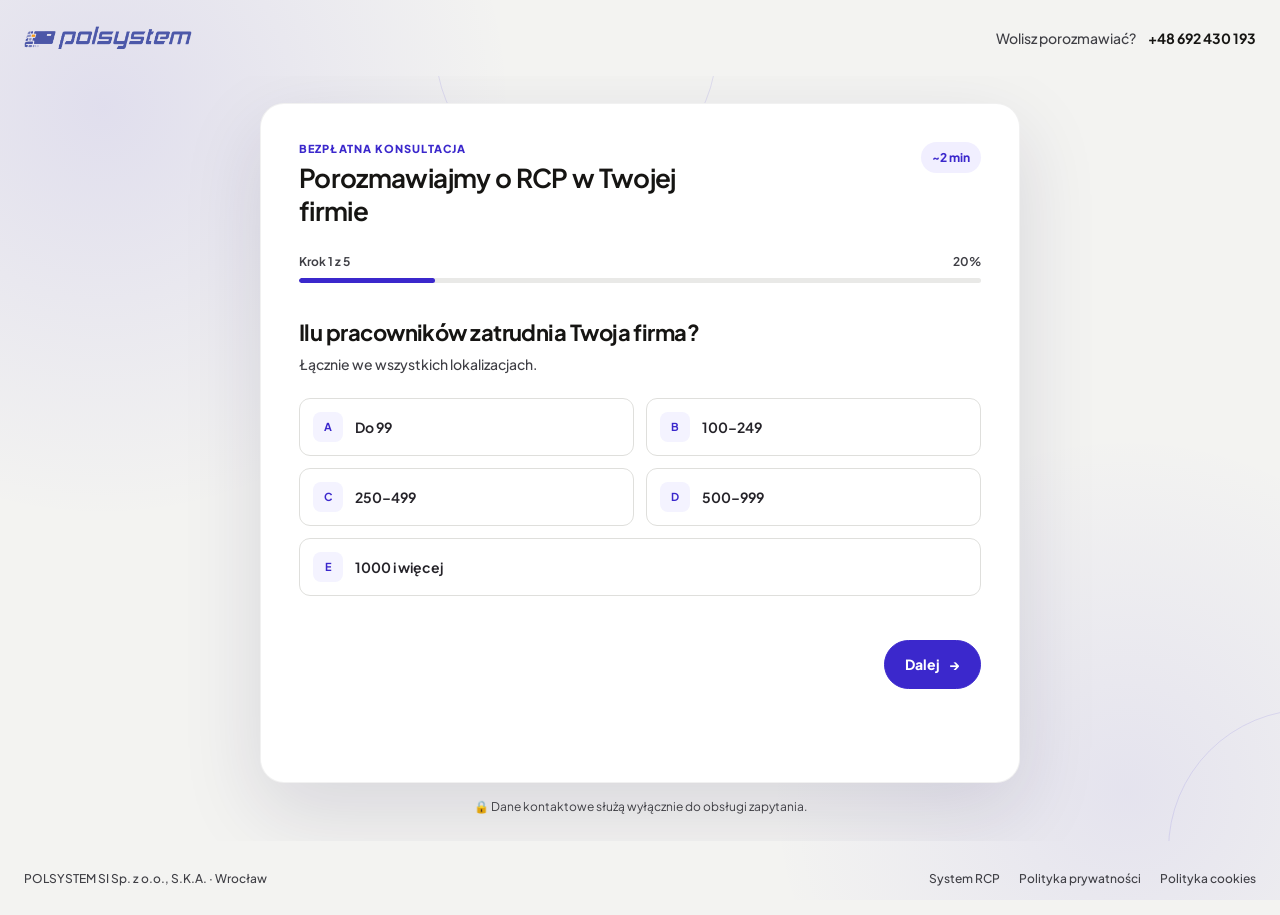
==== commit fa77782a: "Dodaj czwarte pytanie do formularza RCP" ====
--- a/index.html
+++ b/index.html
@@ -40,8 +40,8 @@
             </div>
 
             <div class="progress" aria-label="Postęp formularza">
-              <div class="progress-copy"><span id="step-label">Krok 1 z 4</span><span id="progress-value">25%</span></div>
-              <div class="progress-track"><span id="progress-bar"></span></div>
+              <div class="progress-copy"><span id="step-label">Krok 1 z 5</span><span id="progress-value">20%</span></div>
+              <div class="progress-track"><span id="progress-bar" style="width: 20%"></span></div>
             </div>
 
             <form id="lead-form" action="mailto:biuro@polsystem.pl" method="post" enctype="text/plain" novalidate>
@@ -85,7 +85,20 @@
                 <div class="step-actions"><button class="button button-secondary prev-step" type="button">← Wstecz</button><button class="button button-primary next-step" type="button">Dalej <span aria-hidden="true">→</span></button></div>
               </fieldset>
 
-              <fieldset class="form-step contact-step" data-step="3" hidden>
+              <fieldset class="form-step" data-step="3" hidden>
+                <legend>Co chcecie zrobić w pierwszej kolejności?</legend>
+                <p class="question-help">Wybierz najważniejszy cel planowanego wdrożenia.</p>
+                <div class="option-grid option-grid-single">
+                  <label class="option"><input type="radio" name="primary_goal" value="Elektroniczna ewidencja czasu pracy"><span><b>A</b>Elektroniczna ewidencja czasu pracy</span></label>
+                  <label class="option"><input type="radio" name="primary_goal" value="Konsolidacja/ujednolicenie systemów kadrowych"><span><b>B</b>Konsolidacja/ujednolicenie systemów kadrowych</span></label>
+                  <label class="option"><input type="radio" name="primary_goal" value="Wdrożenie portalu pracownika"><span><b>C</b>Wdrożenie portalu pracownika</span></label>
+                  <label class="option"><input type="radio" name="primary_goal" value="Elektroniczne zestawienia danych i automatyczne raporty"><span><b>D</b>Elektroniczne zestawienia danych i automatyczne raporty</span></label>
+                </div>
+                <p class="field-error" data-error="primary_goal" role="alert"></p>
+                <div class="step-actions"><button class="button button-secondary prev-step" type="button">← Wstecz</button><button class="button button-primary next-step" type="button">Dalej <span aria-hidden="true">→</span></button></div>
+              </fieldset>
+
+              <fieldset class="form-step contact-step" data-step="4" hidden>
                 <legend>Gdzie możemy się z Tobą skontaktować?</legend>
                 <p class="question-help">Dane wykorzystamy wyłącznie do obsługi tego zapytania.</p>
 
